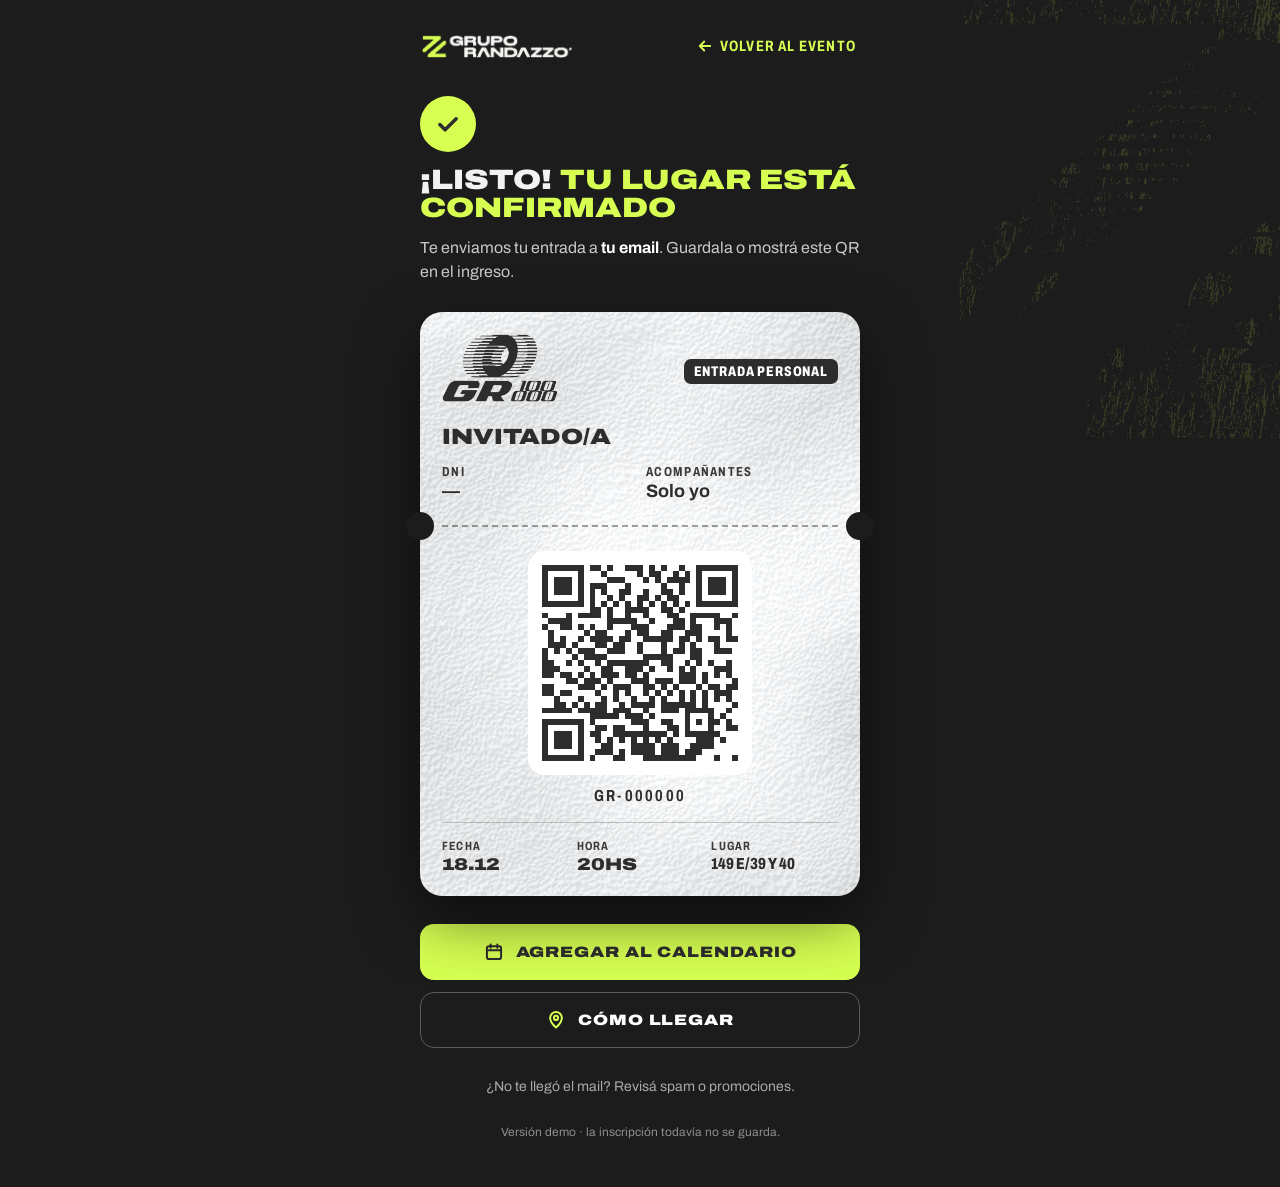
==== gracias.html @ b0b519c9 "GR 100.000: landing de inscripción + confirmación con entrada QR Sitio estático para la entrega del " ====
<!doctype html>
<html lang="es-AR">
<head>
<meta charset="utf-8">
<meta name="viewport" content="width=device-width, initial-scale=1, viewport-fit=cover">
<title>Entrada confirmada · GR 100.000</title>
<meta name="robots" content="noindex">
<meta name="theme-color" content="#1c1c1c">
<link rel="icon" type="image/png" href="/assets/img/favicon.png">
<link rel="apple-touch-icon" href="/assets/img/apple-touch-icon.png">
<link rel="preconnect" href="https://fonts.googleapis.com">
<link rel="preconnect" href="https://fonts.gstatic.com" crossorigin>
<link href="https://fonts.googleapis.com/css2?family=Archivo:ital,wdth,wght@0,62..125,100..900;1,62..125,100..900&amp;display=swap" rel="stylesheet">
<link rel="stylesheet" href="/assets/styles.css">
</head>
<body>
<main class="thanks">
  <img class="decor thanks__grunge" src="/assets/img/grunge-lime.webp" alt="" aria-hidden="true">

  <div class="thanks__wrap">
    <div class="thanks__top">
      <img src="/assets/img/randazzo-logo-light.png" alt="Grupo Randazzo" width="630" height="114">
      <a class="back" href="/">
        <svg width="18" height="18" viewBox="0 0 24 24" fill="none" stroke="currentColor" stroke-width="2.4" stroke-linecap="round" stroke-linejoin="round" aria-hidden="true"><path d="M19 12H5M11 6l-6 6 6 6"/></svg>
        Volver al evento
      </a>
    </div>

    <div class="thanks__hello">
      <span class="thanks__check" aria-hidden="true"><svg width="28" height="28" viewBox="0 0 24 24" fill="none" stroke="#2d2d2d" stroke-width="3" stroke-linecap="round" stroke-linejoin="round"><path d="M5 12.5l4.5 4.5L19 7.5"/></svg></span>
      <h1 class="thanks__title">¡Listo<span data-fill="saludo"></span>! <span>Tu lugar está confirmado</span></h1>
      <p class="thanks__lead">Te enviamos tu entrada a <strong data-fill="email">tu email</strong>. Guardala o mostrá este QR en el ingreso.</p>
    </div>

    <article class="ticket foil-card" aria-label="Entrada personal GR 100.000">
      <div class="ticket__top">
        <div class="ticket__brand">
          <img src="/assets/img/gr100k-logo-dark.webp" alt="GR 100.000" width="856" height="558">
          <span class="chip">Entrada personal</span>
        </div>
        <p class="ticket__name" data-fill="nombre">Invitado/a</p>
        <dl class="ticket__data">
          <div><dt>DNI</dt><dd data-fill="dni">—</dd></div>
          <div><dt>Acompañantes</dt><dd data-fill="acompanantes">Solo yo</dd></div>
        </dl>
      </div>

      <div class="ticket__cut" aria-hidden="true"></div>

      <div class="ticket__bottom">
        <div class="ticket__qr" id="ticket-qr">
          <img src="/assets/img/qr-demo.svg" alt="Código QR de acceso" width="196" height="196">
        </div>
        <p class="ticket__code" data-fill="codigo">GR-000000</p>
        <dl class="ticket__strip">
          <div><dt>Fecha</dt><dd>18.12</dd></div>
          <div><dt>Hora</dt><dd>20HS</dd></div>
          <div><dt>Lugar</dt><dd class="cond">149 e/39 y 40</dd></div>
        </dl>
      </div>
    </article>

    <div class="thanks__actions">
      <a class="btn btn--lime" href="https://calendar.google.com/calendar/render?action=TEMPLATE&amp;text=GR+100.000+-+Grupo+Randazzo&amp;dates=20261218T230000Z/20261219T020000Z&amp;location=Calle+149+e%2F+39+y+40&amp;details=Entrega+del+auto+N.%C2%BA+100.000+de+Grupo+Randazzo" target="_blank" rel="noopener">
        <svg width="20" height="20" viewBox="0 0 24 24" fill="none" stroke="#2d2d2d" stroke-width="2.4" stroke-linecap="round" stroke-linejoin="round" aria-hidden="true"><rect x="3.5" y="5" width="17" height="15.5" rx="2.5"/><path d="M3.5 10h17M8 3v4M16 3v4"/></svg>
        Agregar al calendario
      </a>
      <a class="btn btn--ghost" href="https://www.google.com/maps/search/?api=1&amp;query=Calle+149+entre+39+y+40+La+Plata" target="_blank" rel="noopener">
        <svg width="20" height="20" viewBox="0 0 24 24" fill="none" stroke="#d6ff52" stroke-width="2.4" stroke-linecap="round" stroke-linejoin="round" aria-hidden="true"><path d="M12 21s-7-6.2-7-11.5a7 7 0 0 1 14 0C19 14.8 12 21 12 21z"/><circle cx="12" cy="9.5" r="2.5"/></svg>
        Cómo llegar
      </a>
    </div>

    <p class="thanks__foot">¿No te llegó el mail? Revisá spam o promociones.</p>
    <p class="demo-flag">Versión demo · la inscripción todavía no se guarda.</p>
  </div>
</main>

<script src="/assets/vendor/qrcode-generator-1.4.4.js" defer></script>
<script src="/assets/gracias.js" defer></script>
</body>
</html>
---- assets/styles.css ----
/* GR 100.000 · Grupo Randazzo — landing de inscripción */
:root {
  --ink: #2d2d2d;
  --ink-hover: #1a1a1a;
  --night: #1c1c1c;
  --night-2: #232323;
  --night-3: #141414;
  --line: #3a3a3a;
  --lime: #d6ff52;
  --lime-soft: #ecffa8;
  --paper: #f2f2f0;
  --muted-dark: #c9c9c6;
  --muted-label: #a9a9a6;
  --muted-light: #3a3a3a;
  --field-border: #6b6b6b;
  --field-bg: rgba(255, 255, 255, .86);
  --error: #b3261e;
  --gutter: clamp(20px, 5vw, 72px);
  --font: 'Archivo', 'Arial Narrow', Arial, sans-serif;
}

*, *::before, *::after { box-sizing: border-box; }
html { scroll-behavior: smooth; }
body { margin: 0; background: var(--night); color: var(--ink); font-family: var(--font); -webkit-font-smoothing: antialiased; }
img { display: block; max-width: 100%; height: auto; }
a { color: var(--lime); }
a:hover { color: var(--lime-soft); }

.sr-only { position: absolute; width: 1px; height: 1px; padding: 0; margin: -1px; overflow: hidden; clip: rect(0, 0, 0, 0); white-space: nowrap; border: 0; }

/* Type helpers */
.cond { font-stretch: 75%; }
.wide { font-stretch: 125%; }

/* Foil surfaces */
.foil { background: #dedede url(img/foil-bg.jpg) center / cover no-repeat; }
.foil-card { background: #ececec url(img/foil-bg.jpg) 72% 38% / 1500px auto no-repeat; }
@supports (background-image: url(img/foil-bg.webp)) {
  .foil { background-image: url(img/foil-bg.webp); }
  .foil-card { background-image: url(img/foil-bg.webp); }
}

.decor { position: absolute; pointer-events: none; user-select: none; }

/* Buttons */
.btn {
  display: inline-flex; align-items: center; justify-content: center; gap: 12px;
  border: 0; border-radius: 999px; background: var(--ink); color: #fff; text-decoration: none;
  font-family: inherit; font-stretch: 125%; font-weight: 900; letter-spacing: .06em; text-transform: uppercase;
  cursor: pointer; transition: transform .15s ease, box-shadow .15s ease, background-color .15s ease;
}
.btn:hover { transform: translateY(-2px); box-shadow: 0 12px 28px rgba(0, 0, 0, .28); background: var(--ink-hover); color: #fff; }
.btn:focus-visible { outline: 3px solid var(--lime); outline-offset: 3px; }
.btn svg { flex: 0 0 auto; }
.btn--sm { min-height: 48px; padding: 0 22px; font-size: 14px; font-weight: 800; }
.btn--lg { min-height: 64px; padding: 0 30px; font-size: 16px; box-shadow: 0 8px 22px rgba(0, 0, 0, .18); }
.btn--block { display: flex; width: 100%; min-height: 62px; border-radius: 14px; font-size: 17px; }
.btn--lime { background: var(--lime); color: var(--ink); }
.btn--lime:hover { background: var(--lime-soft); color: var(--ink); }
.btn--ghost { background: transparent; color: #fff; border: 1.5px solid #5a5a5a; }
.btn--ghost:hover { background: #262626; color: #fff; }

/* ---------- HERO ---------- */
.hero { position: relative; overflow: hidden; min-height: 880px; display: flex; flex-direction: column; }
.hero__gear--1 { left: -110px; top: 150px; width: 470px; opacity: .9; }
.hero__gear--2 { left: 190px; top: 500px; width: 290px; opacity: .85; }
.hero__gear--3 { right: -170px; bottom: -150px; width: 540px; opacity: .7; }

.hero__top { position: relative; display: flex; justify-content: space-between; align-items: center; flex-wrap: wrap; gap: 20px; padding: 40px var(--gutter) 0; }
.hero__logo { height: 38px; width: auto; }
.hero__nav { display: flex; align-items: center; gap: 28px; }
.hero__meta { margin: 0; font-stretch: 75%; font-weight: 700; font-size: 17px; letter-spacing: .05em; text-transform: uppercase; }

.hero__kv { position: relative; flex: 1; display: flex; flex-direction: column; align-items: center; justify-content: center; gap: 28px; padding: 24px var(--gutter) 24px; }
.hero__kv img { width: min(600px, 100%); }
.hero__cta--mobile { display: none !important; }

.hero__row { position: relative; display: flex; flex-wrap: wrap; justify-content: space-between; align-items: flex-end; gap: 24px 40px; padding: 0 var(--gutter) 48px; }
.hero__invite { display: flex; flex-direction: column; align-items: flex-start; gap: 12px; flex: 1 1 320px; min-width: 0; }
.chip { display: inline-block; background: var(--ink); color: #fff; border-radius: 8px; padding: 6px 12px; font-stretch: 75%; font-weight: 800; font-size: 19px; letter-spacing: .02em; }
.hero__title { margin: 0; font-stretch: 75%; font-weight: 500; font-size: clamp(22px, 2.1vw, 30px); line-height: 1.04; letter-spacing: .01em; text-transform: uppercase; }
.hero__title strong { font-weight: 800; }
.hero__cta { display: flex; justify-content: center; flex: 0 0 auto; }
.hero__when { display: flex; flex-direction: column; align-items: flex-end; gap: 8px; flex: 0 1 auto; min-width: 0; margin-left: auto; }
.hero__place { margin: 0; display: flex; align-items: center; gap: 6px; font-stretch: 75%; font-weight: 700; font-size: 21px; letter-spacing: .03em; text-transform: uppercase; }
.hero__date { margin: 0; font-stretch: 125%; font-weight: 900; font-size: clamp(40px, 4.6vw, 72px); line-height: .9; letter-spacing: .01em; white-space: nowrap; }

/* ---------- REGISTRATION ---------- */
.signup { position: relative; overflow: hidden; background: var(--night); color: var(--paper); padding: clamp(56px, 8vw, 120px) var(--gutter); scroll-margin-top: 0; }
.signup__grunge--1 { right: -160px; top: -120px; width: 760px; opacity: .16; }
.signup__grunge--2 { left: -260px; bottom: -260px; width: 640px; opacity: .1; }
.signup__grid { position: relative; max-width: 1240px; margin: 0 auto; display: grid; grid-template-columns: repeat(auto-fit, minmax(min(460px, 100%), 1fr)); gap: 56px 88px; align-items: start; }
.signup__info { display: flex; flex-direction: column; gap: 32px; min-width: 0; }
.eyebrow { margin: 0; display: flex; align-items: center; gap: 12px; color: var(--lime); font-stretch: 75%; font-weight: 700; font-size: 16px; letter-spacing: .16em; text-transform: uppercase; }
.eyebrow::before { content: ""; display: block; width: 32px; height: 2px; background: var(--lime); }
.signup__title { margin: 0; font-stretch: 125%; font-weight: 900; font-size: clamp(32px, 4.2vw, 60px); line-height: .96; text-transform: uppercase; text-wrap: balance; }
.signup__title span { color: var(--lime); }
.signup__lead { margin: 0; max-width: 34em; font-size: clamp(17px, 1.4vw, 19px); line-height: 1.55; color: var(--muted-dark); text-wrap: pretty; }

.details { margin: 0; display: flex; flex-direction: column; border-top: 1px solid var(--line); }
.details__row { display: flex; align-items: center; gap: 20px; padding: 20px 0; border-bottom: 1px solid var(--line); }
.details__icon { flex: 0 0 auto; display: flex; align-items: center; justify-content: center; width: 52px; height: 52px; border-radius: 14px; border: 1px solid #444; background: var(--night-2); }
.details__text { display: flex; flex-direction: column; gap: 4px; flex: 1; min-width: 0; }
.details dt { font-stretch: 75%; font-weight: 700; font-size: 14px; letter-spacing: .12em; text-transform: uppercase; color: var(--muted-label); }
.details dd { margin: 0; display: flex; flex-wrap: wrap; align-items: baseline; gap: 6px 18px; font-weight: 700; font-size: 22px; color: #fff; }
.lnk { font-stretch: 75%; font-size: 16px; letter-spacing: .08em; text-transform: uppercase; text-decoration: none; border-bottom: 2px solid rgba(214, 255, 82, .45); }
.lnk:hover { border-bottom-color: var(--lime); }
.lnk:focus-visible { outline: 3px solid var(--lime); outline-offset: 3px; }

/* Form card */
.form { position: relative; display: flex; flex-direction: column; gap: 22px; padding: clamp(24px, 3vw, 44px); border-radius: 24px; color: var(--ink); box-shadow: 0 30px 80px rgba(0, 0, 0, .5); }
.form__head { display: flex; flex-direction: column; gap: 8px; }
.form__title { margin: 0; font-stretch: 125%; font-weight: 900; font-size: clamp(23px, 2vw, 28px); line-height: 1.05; text-transform: uppercase; }
.form__sub { margin: 0; font-size: 16px; line-height: 1.45; color: var(--muted-light); }
.form__pair { display: grid; grid-template-columns: repeat(auto-fit, minmax(min(200px, 100%), 1fr)); gap: 18px 18px; }

.field { display: flex; flex-direction: column; gap: 8px; min-width: 0; }
.field__label, .field legend { font-stretch: 75%; font-weight: 700; font-size: 15px; letter-spacing: .07em; text-transform: uppercase; color: var(--ink); }
.field__input, .field__group {
  width: 100%; height: 52px; border-radius: 12px; border: 1.5px solid var(--field-border); background: var(--field-bg);
  font-family: inherit; font-size: 17px; color: var(--ink); transition: box-shadow .15s ease, border-color .15s ease;
}
.field__input { padding: 0 16px; outline: none; }
.field__input::placeholder, .field__group input::placeholder { color: var(--field-border); }
.field__input:focus, .field__group:focus-within { border-color: var(--ink); box-shadow: 0 0 0 2px var(--ink), 0 0 0 5px var(--lime); }
.field__group { display: flex; align-items: stretch; overflow: hidden; }
.field__prefix { display: flex; align-items: center; padding: 0 14px; border-right: 1.5px solid var(--field-border); font-weight: 700; font-size: 16px; }
.field__group input { flex: 1; min-width: 0; border: 0; background: transparent; padding: 0 16px; font: inherit; color: inherit; outline: none; }
.field__help { margin: 0; font-size: 14px; color: var(--muted-light); }
.field__error { margin: 0; font-size: 14px; font-weight: 700; color: var(--error); display: none; }
.field.is-invalid .field__input, .field.is-invalid .field__group { border-color: var(--error); }
.field.is-invalid .field__error { display: block; }

fieldset.field { margin: 0; padding: 0; border: 0; }
fieldset.field legend { padding: 0; margin-bottom: 8px; }
.seg { display: flex; gap: 8px; }
.seg__btn {
  flex: 1 1 0; min-width: 0; min-height: 52px; border-radius: 12px; border: 1.5px solid var(--field-border); background: var(--field-bg); color: var(--ink);
  font-family: inherit; font-stretch: 75%; font-weight: 800; font-size: 18px; letter-spacing: .04em; text-transform: uppercase; cursor: pointer;
  transition: background-color .15s ease, color .15s ease;
}
.seg__btn[aria-pressed="true"] { background: var(--ink); color: var(--lime); border-color: var(--ink); }
.seg__btn:focus-visible { outline: none; box-shadow: 0 0 0 2px var(--ink), 0 0 0 5px var(--lime); }

.check { display: flex; align-items: flex-start; gap: 12px; font-size: 15px; line-height: 1.4; cursor: pointer; }
.check input { flex: 0 0 auto; width: 22px; height: 22px; margin: 0; accent-color: var(--ink); }

.form__note { margin: -6px 0 0; font-size: 14px; line-height: 1.45; text-align: center; color: var(--muted-light); }
.form__alert { margin: 0; padding: 12px 14px; border-radius: 12px; background: rgba(179, 38, 30, .1); border: 1.5px solid var(--error); color: var(--error); font-weight: 700; font-size: 15px; display: none; }
.form__alert.is-visible { display: block; }

/* ---------- FOOTER ---------- */
.footer { background: var(--night-3); color: #b9b9b6; padding: 32px var(--gutter); display: flex; flex-wrap: wrap; justify-content: space-between; align-items: center; gap: 20px 40px; }
.footer img { height: 30px; width: auto; }
.footer p { margin: 0; }
.footer__meta { font-stretch: 75%; font-weight: 700; font-size: 16px; letter-spacing: .08em; text-transform: uppercase; }
.footer__small { font-size: 14px; color: #9a9a97; }

/* ---------- CONFIRMATION ---------- */
.thanks { position: relative; overflow: hidden; min-height: 100vh; min-height: 100svh; background: var(--night); color: var(--paper); padding: 24px 20px 48px; }
.thanks__grunge { right: -230px; top: -60px; width: 560px; opacity: .14; }
.thanks__wrap { position: relative; max-width: 440px; margin: 0 auto; display: flex; flex-direction: column; gap: 28px; }
.thanks__top { display: flex; justify-content: space-between; align-items: center; gap: 12px; }
.thanks__top img { height: 28px; width: auto; }
.back { display: inline-flex; align-items: center; gap: 6px; min-height: 44px; padding: 0 4px; text-decoration: none; font-stretch: 75%; font-weight: 700; font-size: 15px; letter-spacing: .08em; text-transform: uppercase; }
.back:focus-visible { outline: 3px solid var(--lime); outline-offset: 3px; }
.thanks__hello { display: flex; flex-direction: column; align-items: flex-start; gap: 14px; }
.thanks__check { display: flex; align-items: center; justify-content: center; width: 56px; height: 56px; border-radius: 999px; background: var(--lime); }
.thanks__title { margin: 0; font-stretch: 125%; font-weight: 900; font-size: 28px; line-height: 1; text-transform: uppercase; }
.thanks__title span { color: var(--lime); }
.thanks__lead { margin: 0; font-size: 16px; line-height: 1.5; color: var(--muted-dark); }
.thanks__lead strong { color: #fff; font-weight: 700; overflow-wrap: anywhere; }

.ticket { position: relative; border-radius: 22px; color: var(--ink); box-shadow: 0 24px 60px rgba(0, 0, 0, .5); }
.ticket__top { display: flex; flex-direction: column; gap: 16px; padding: 22px 22px 24px; }
.ticket__brand { display: flex; justify-content: space-between; align-items: center; gap: 12px; }
.ticket__brand img { width: 116px; }
.ticket__brand .chip { font-size: 14px; letter-spacing: .06em; text-transform: uppercase; padding: 5px 10px; border-radius: 7px; }
.ticket__name { margin: 0; font-stretch: 125%; font-weight: 900; font-size: 22px; line-height: 1.05; text-transform: uppercase; overflow-wrap: anywhere; }
.ticket__data { margin: 0; display: grid; grid-template-columns: repeat(2, minmax(0, 1fr)); gap: 12px; }
.ticket__data div, .ticket__strip div { display: flex; flex-direction: column; gap: 2px; }
.ticket__data dt, .ticket__strip dt { font-stretch: 75%; font-weight: 700; font-size: 13px; letter-spacing: .1em; text-transform: uppercase; color: var(--muted-light); }
.ticket__data dd { margin: 0; font-weight: 700; font-size: 18px; }
.ticket__cut { position: relative; height: 0; border-top: 2px dashed rgba(45, 45, 45, .45); margin: 0 22px; }
.ticket__cut::before, .ticket__cut::after { content: ""; position: absolute; top: -15px; width: 28px; height: 28px; border-radius: 999px; background: var(--night); }
.ticket__cut::before { left: -36px; }
.ticket__cut::after { right: -36px; }
.ticket__bottom { display: flex; flex-direction: column; align-items: center; gap: 12px; padding: 24px 22px 22px; }
.ticket__qr { background: #fff; border-radius: 16px; padding: 14px; }
.ticket__qr img, .ticket__qr svg { display: block; width: 196px; height: 196px; }
.ticket__code { margin: 0; font-stretch: 75%; font-weight: 700; font-size: 16px; letter-spacing: .14em; text-transform: uppercase; }
.ticket__strip { margin: 6px 0 0; align-self: stretch; display: grid; grid-template-columns: repeat(3, minmax(0, 1fr)); gap: 8px; padding-top: 16px; border-top: 1px solid rgba(45, 45, 45, .25); }
.ticket__strip dt { font-size: 12px; }
.ticket__strip dd { margin: 0; font-stretch: 125%; font-weight: 900; font-size: 17px; }
.ticket__strip dd.cond { font-stretch: 75%; font-weight: 800; font-size: 16px; text-transform: uppercase; line-height: 1.1; }
.thanks__actions { display: flex; flex-direction: column; gap: 12px; }
.thanks__actions .btn { min-height: 56px; border-radius: 14px; font-size: 15px; }
.thanks__foot { margin: 0; font-size: 14px; line-height: 1.5; text-align: center; color: var(--muted-label); }
.demo-flag { margin: 0; font-size: 12px; text-align: center; color: #8d8d8a; }

/* ---------- RESPONSIVE ---------- */
@media (max-width: 760px) {
  .hero { min-height: 0; padding-bottom: 32px; }
  .hero__top { padding-top: 24px; gap: 12px; flex-wrap: nowrap; }
  .hero__logo { height: 30px; }
  .hero__meta { display: none; }
  .btn--sm { min-height: 44px; padding: 0 16px; font-size: 12px; }
  .hero__kv { padding: 36px var(--gutter) 28px; }
  .hero__kv img { width: min(420px, 100%); }
  .hero__cta--desktop { display: none !important; }
  .hero__cta--mobile { display: flex !important; }
  .hero__row { flex-direction: column; align-items: stretch; gap: 24px; padding-bottom: 0; }
  .hero__invite { flex: 0 0 auto; }
  .hero__when { align-items: flex-start; margin-left: 0; }
  .hero__cta { order: 3; }
  .hero__cta .btn { width: 100%; min-height: 60px; font-size: 15px; }
  .chip { font-size: 17px; padding: 5px 10px; border-radius: 7px; }
  .hero__title { font-size: clamp(19px, 5.9vw, 23px); }
  .hero__place { font-size: 19px; }
  .hero__date { font-size: clamp(34px, 11vw, 44px); }
  .hero__gear--1 { left: -120px; top: 90px; width: 300px; opacity: .85; }
  .hero__gear--2 { left: -40px; top: 330px; width: 190px; }
  .hero__gear--3 { right: -150px; top: 470px; bottom: auto; width: 300px; opacity: .6; }
  .signup__info { gap: 24px; }
  .details__row { gap: 16px; padding: 16px 0; }
  .details__icon { width: 46px; height: 46px; border-radius: 12px; }
  .details dd { font-size: 19px; }
  .form { padding: 24px 20px; border-radius: 22px; gap: 20px; }
  .footer { flex-direction: column; align-items: flex-start; gap: 16px; padding-bottom: 40px; }
  .footer img { height: 28px; }
  .footer__meta { font-size: 15px; }
}

@media (max-width: 380px) {
  .hero__logo { height: 24px; }
  .btn--sm { padding: 0 14px; font-size: 11px; }
  .btn--sm svg { display: none; }
}

@media (prefers-reduced-motion: reduce) {
  html { scroll-behavior: auto; }
  .btn, .seg__btn, .field__input { transition: none; }
  .btn:hover { transform: none; }
}
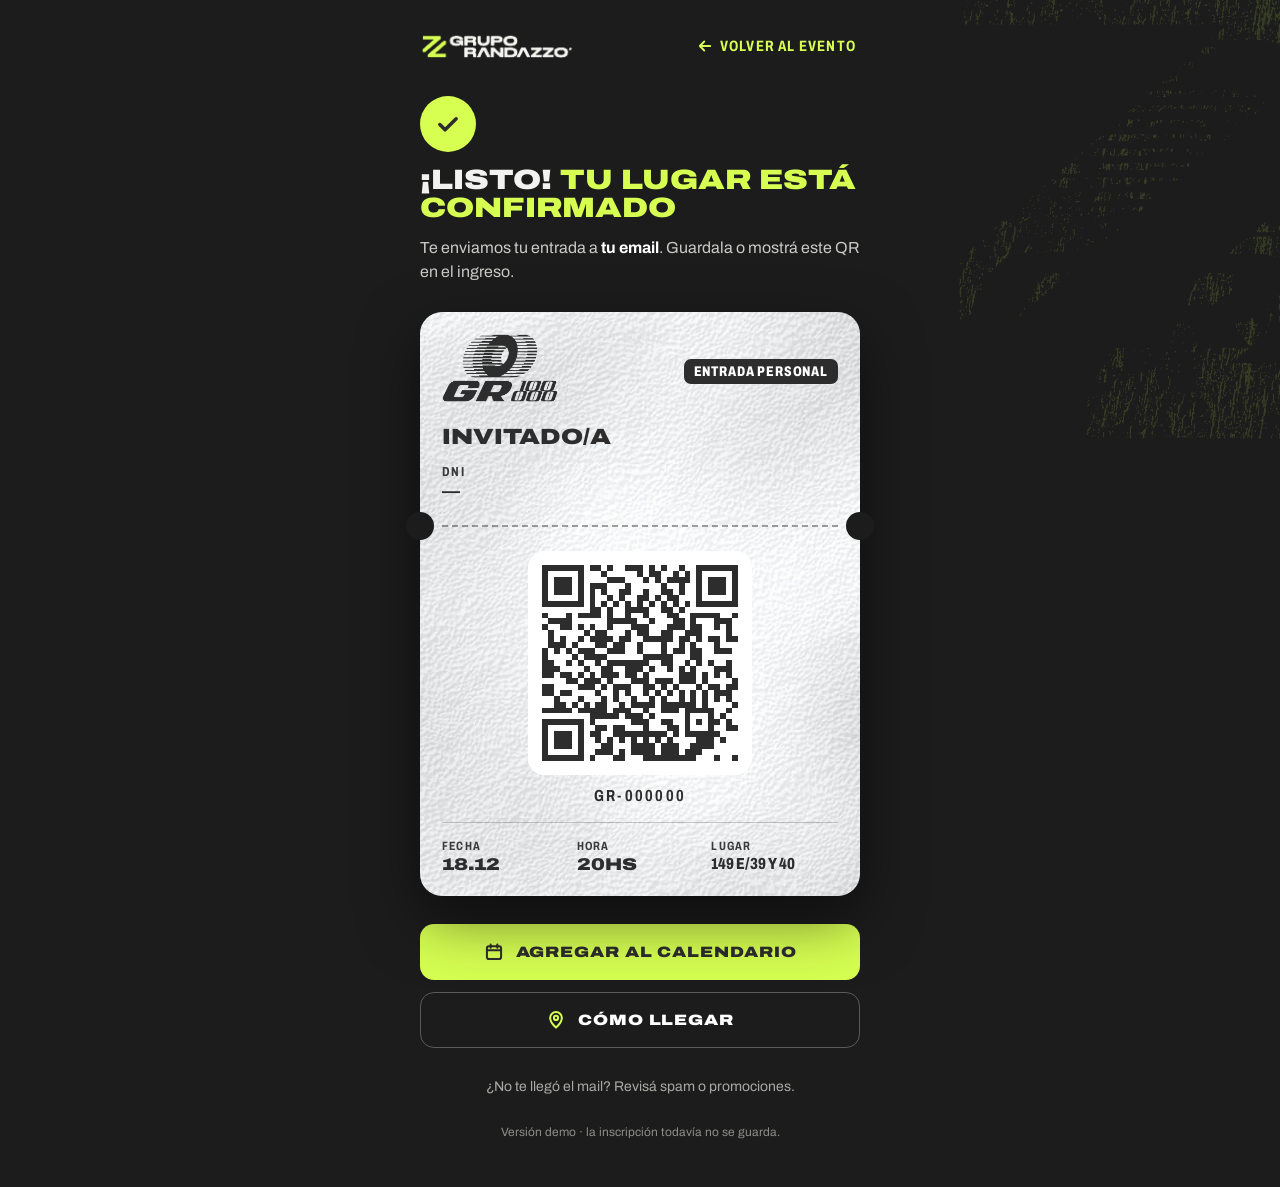
==== commit 67f9e932: "Quita selector de acompañantes y casilla de novedades del formulario También saca 'Acompañantes' de " ====
--- a/gracias.html
+++ b/gracias.html
@@ -41,7 +41,6 @@
         <p class="ticket__name" data-fill="nombre">Invitado/a</p>
         <dl class="ticket__data">
           <div><dt>DNI</dt><dd data-fill="dni">—</dd></div>
-          <div><dt>Acompañantes</dt><dd data-fill="acompanantes">Solo yo</dd></div>
         </dl>
       </div>
 
--- a/assets/styles.css
+++ b/assets/styles.css
@@ -130,20 +130,6 @@
 .field__error { margin: 0; font-size: 14px; font-weight: 700; color: var(--error); display: none; }
 .field.is-invalid .field__input, .field.is-invalid .field__group { border-color: var(--error); }
 .field.is-invalid .field__error { display: block; }
-
-fieldset.field { margin: 0; padding: 0; border: 0; }
-fieldset.field legend { padding: 0; margin-bottom: 8px; }
-.seg { display: flex; gap: 8px; }
-.seg__btn {
-  flex: 1 1 0; min-width: 0; min-height: 52px; border-radius: 12px; border: 1.5px solid var(--field-border); background: var(--field-bg); color: var(--ink);
-  font-family: inherit; font-stretch: 75%; font-weight: 800; font-size: 18px; letter-spacing: .04em; text-transform: uppercase; cursor: pointer;
-  transition: background-color .15s ease, color .15s ease;
-}
-.seg__btn[aria-pressed="true"] { background: var(--ink); color: var(--lime); border-color: var(--ink); }
-.seg__btn:focus-visible { outline: none; box-shadow: 0 0 0 2px var(--ink), 0 0 0 5px var(--lime); }
-
-.check { display: flex; align-items: flex-start; gap: 12px; font-size: 15px; line-height: 1.4; cursor: pointer; }
-.check input { flex: 0 0 auto; width: 22px; height: 22px; margin: 0; accent-color: var(--ink); }
 
 .form__note { margin: -6px 0 0; font-size: 14px; line-height: 1.45; text-align: center; color: var(--muted-light); }
 .form__alert { margin: 0; padding: 12px 14px; border-radius: 12px; background: rgba(179, 38, 30, .1); border: 1.5px solid var(--error); color: var(--error); font-weight: 700; font-size: 15px; display: none; }
@@ -239,6 +225,6 @@
 
 @media (prefers-reduced-motion: reduce) {
   html { scroll-behavior: auto; }
-  .btn, .seg__btn, .field__input { transition: none; }
+  .btn, .field__input { transition: none; }
   .btn:hover { transform: none; }
 }
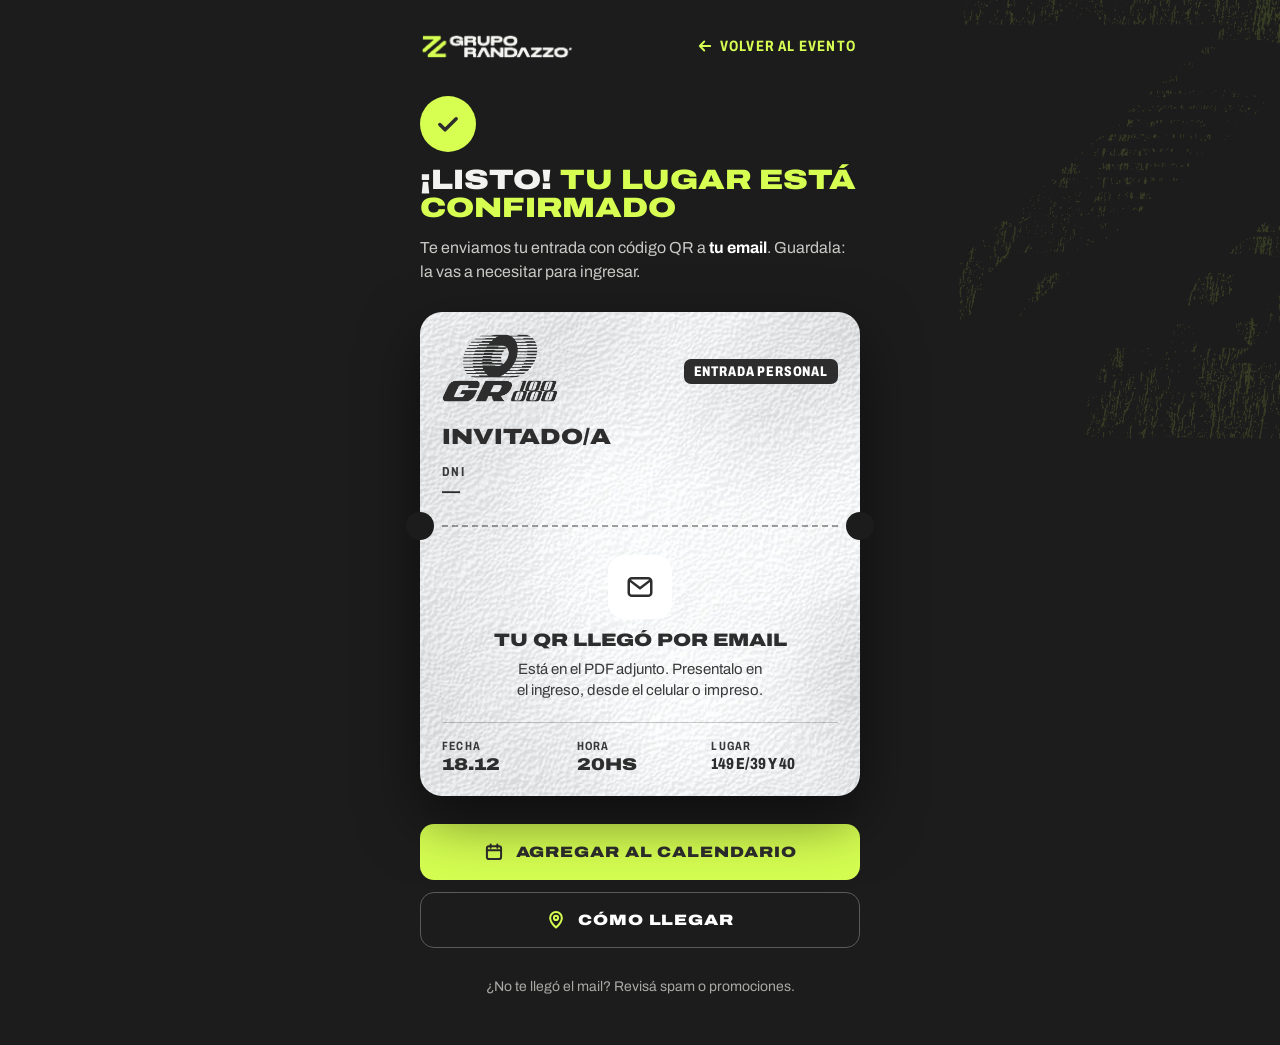
==== commit 449f4e2e: "Inscripción real contra Hands Eventos (evento randazzo) El formulario hace POST /api/register (proxy" ====
--- a/gracias.html
+++ b/gracias.html
@@ -29,7 +29,7 @@
     <div class="thanks__hello">
       <span class="thanks__check" aria-hidden="true"><svg width="28" height="28" viewBox="0 0 24 24" fill="none" stroke="#2d2d2d" stroke-width="3" stroke-linecap="round" stroke-linejoin="round"><path d="M5 12.5l4.5 4.5L19 7.5"/></svg></span>
       <h1 class="thanks__title">¡Listo<span data-fill="saludo"></span>! <span>Tu lugar está confirmado</span></h1>
-      <p class="thanks__lead">Te enviamos tu entrada a <strong data-fill="email">tu email</strong>. Guardala o mostrá este QR en el ingreso.</p>
+      <p class="thanks__lead">Te enviamos tu entrada con código QR a <strong data-fill="email">tu email</strong>. Guardala: la vas a necesitar para ingresar.</p>
     </div>
 
     <article class="ticket foil-card" aria-label="Entrada personal GR 100.000">
@@ -47,10 +47,11 @@
       <div class="ticket__cut" aria-hidden="true"></div>
 
       <div class="ticket__bottom">
-        <div class="ticket__qr" id="ticket-qr">
-          <img src="/assets/img/qr-demo.svg" alt="Código QR de acceso" width="196" height="196">
+        <div class="ticket__mail">
+          <span class="ticket__mail-icon" aria-hidden="true"><svg width="30" height="30" viewBox="0 0 24 24" fill="none" stroke="#2d2d2d" stroke-width="2" stroke-linecap="round" stroke-linejoin="round"><rect x="3" y="5" width="18" height="14" rx="2.5"/><path d="M3.5 6.5l8.5 6.5 8.5-6.5"/></svg></span>
+          <p class="ticket__mail-title">Tu QR llegó por email</p>
+          <p class="ticket__mail-text">Está en el PDF adjunto. Presentalo en el ingreso, desde el celular o impreso.</p>
         </div>
-        <p class="ticket__code" data-fill="codigo">GR-000000</p>
         <dl class="ticket__strip">
           <div><dt>Fecha</dt><dd>18.12</dd></div>
           <div><dt>Hora</dt><dd>20HS</dd></div>
@@ -71,11 +72,9 @@
     </div>
 
     <p class="thanks__foot">¿No te llegó el mail? Revisá spam o promociones.</p>
-    <p class="demo-flag">Versión demo · la inscripción todavía no se guarda.</p>
   </div>
 </main>
 
-<script src="/assets/vendor/qrcode-generator-1.4.4.js" defer></script>
 <script src="/assets/gracias.js" defer></script>
 </body>
 </html>
--- a/assets/styles.css
+++ b/assets/styles.css
@@ -51,6 +51,7 @@
 }
 .btn:hover { transform: translateY(-2px); box-shadow: 0 12px 28px rgba(0, 0, 0, .28); background: var(--ink-hover); color: #fff; }
 .btn:focus-visible { outline: 3px solid var(--lime); outline-offset: 3px; }
+.btn:disabled { opacity: .75; cursor: progress; transform: none; box-shadow: none; }
 .btn svg { flex: 0 0 auto; }
 .btn--sm { min-height: 48px; padding: 0 22px; font-size: 14px; font-weight: 800; }
 .btn--lg { min-height: 64px; padding: 0 30px; font-size: 16px; box-shadow: 0 8px 22px rgba(0, 0, 0, .18); }
@@ -154,6 +155,7 @@
 .thanks__check { display: flex; align-items: center; justify-content: center; width: 56px; height: 56px; border-radius: 999px; background: var(--lime); }
 .thanks__title { margin: 0; font-stretch: 125%; font-weight: 900; font-size: 28px; line-height: 1; text-transform: uppercase; }
 .thanks__title span { color: var(--lime); }
+.thanks__title [data-fill] { color: inherit; }
 .thanks__lead { margin: 0; font-size: 16px; line-height: 1.5; color: var(--muted-dark); }
 .thanks__lead strong { color: #fff; font-weight: 700; overflow-wrap: anywhere; }
 
@@ -172,9 +174,10 @@
 .ticket__cut::before { left: -36px; }
 .ticket__cut::after { right: -36px; }
 .ticket__bottom { display: flex; flex-direction: column; align-items: center; gap: 12px; padding: 24px 22px 22px; }
-.ticket__qr { background: #fff; border-radius: 16px; padding: 14px; }
-.ticket__qr img, .ticket__qr svg { display: block; width: 196px; height: 196px; }
-.ticket__code { margin: 0; font-stretch: 75%; font-weight: 700; font-size: 16px; letter-spacing: .14em; text-transform: uppercase; }
+.ticket__mail { display: flex; flex-direction: column; align-items: center; gap: 8px; text-align: center; padding: 4px 0 2px; }
+.ticket__mail-icon { display: flex; align-items: center; justify-content: center; width: 64px; height: 64px; border-radius: 16px; background: #fff; margin-bottom: 4px; }
+.ticket__mail-title { margin: 0; font-stretch: 125%; font-weight: 900; font-size: 18px; line-height: 1.1; text-transform: uppercase; }
+.ticket__mail-text { margin: 0; max-width: 28ch; font-size: 15px; line-height: 1.45; color: var(--muted-light); }
 .ticket__strip { margin: 6px 0 0; align-self: stretch; display: grid; grid-template-columns: repeat(3, minmax(0, 1fr)); gap: 8px; padding-top: 16px; border-top: 1px solid rgba(45, 45, 45, .25); }
 .ticket__strip dt { font-size: 12px; }
 .ticket__strip dd { margin: 0; font-stretch: 125%; font-weight: 900; font-size: 17px; }
@@ -182,7 +185,6 @@
 .thanks__actions { display: flex; flex-direction: column; gap: 12px; }
 .thanks__actions .btn { min-height: 56px; border-radius: 14px; font-size: 15px; }
 .thanks__foot { margin: 0; font-size: 14px; line-height: 1.5; text-align: center; color: var(--muted-label); }
-.demo-flag { margin: 0; font-size: 12px; text-align: center; color: #8d8d8a; }
 
 /* ---------- RESPONSIVE ---------- */
 @media (max-width: 760px) {
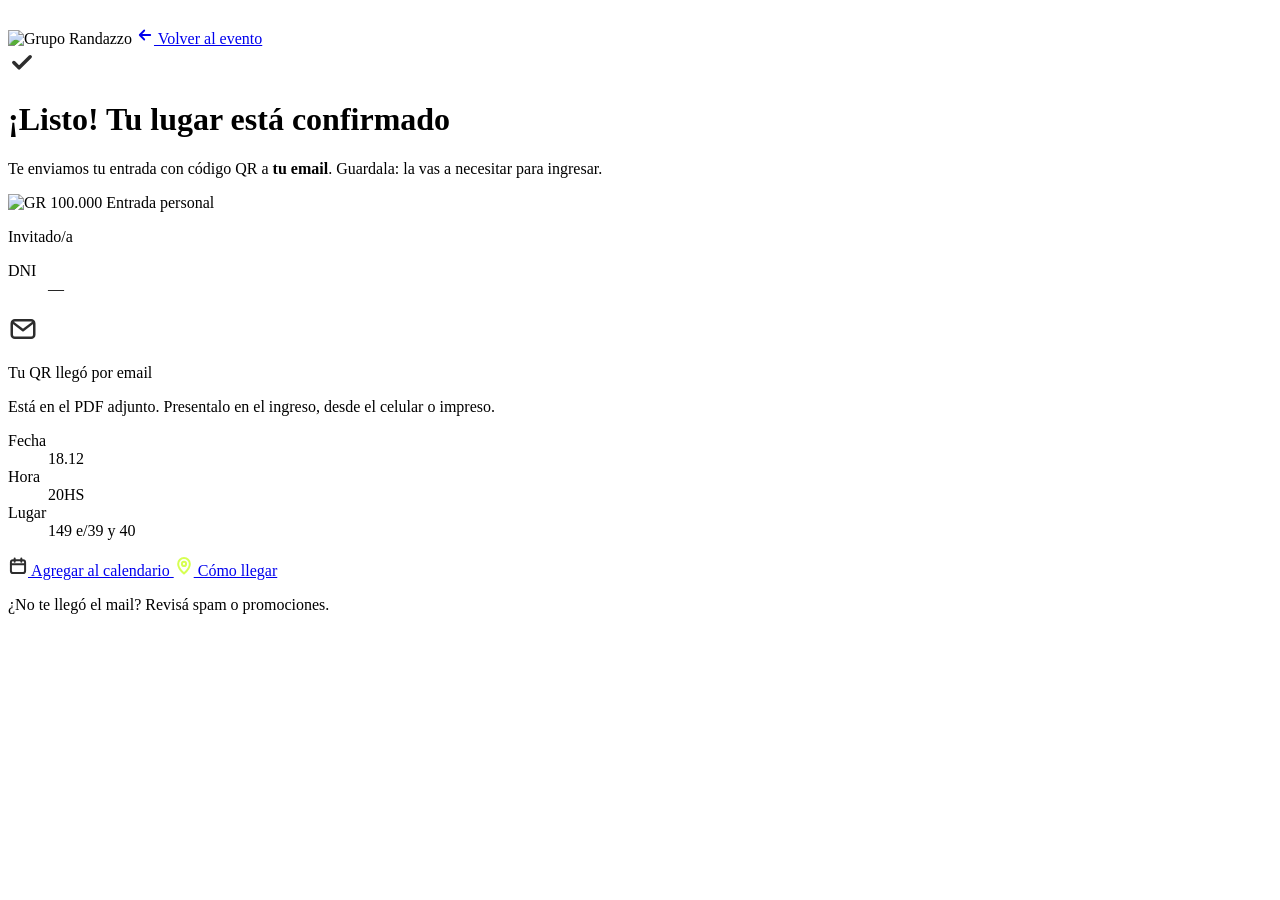
==== commit 98652824: "Landing servida bajo /e/randazzo (para eventos.hands.com.ar/e/randazzo) Rutas de assets y de /gracia" ====
--- a/gracias.html
+++ b/gracias.html
@@ -6,21 +6,21 @@
 <title>Entrada confirmada · GR 100.000</title>
 <meta name="robots" content="noindex">
 <meta name="theme-color" content="#1c1c1c">
-<link rel="icon" type="image/png" href="/assets/img/favicon.png">
-<link rel="apple-touch-icon" href="/assets/img/apple-touch-icon.png">
+<link rel="icon" type="image/png" href="/e/randazzo/assets/img/favicon.png">
+<link rel="apple-touch-icon" href="/e/randazzo/assets/img/apple-touch-icon.png">
 <link rel="preconnect" href="https://fonts.googleapis.com">
 <link rel="preconnect" href="https://fonts.gstatic.com" crossorigin>
 <link href="https://fonts.googleapis.com/css2?family=Archivo:ital,wdth,wght@0,62..125,100..900;1,62..125,100..900&amp;display=swap" rel="stylesheet">
-<link rel="stylesheet" href="/assets/styles.css">
+<link rel="stylesheet" href="/e/randazzo/assets/styles.css">
 </head>
 <body>
 <main class="thanks">
-  <img class="decor thanks__grunge" src="/assets/img/grunge-lime.webp" alt="" aria-hidden="true">
+  <img class="decor thanks__grunge" src="/e/randazzo/assets/img/grunge-lime.webp" alt="" aria-hidden="true">
 
   <div class="thanks__wrap">
     <div class="thanks__top">
-      <img src="/assets/img/randazzo-logo-light.png" alt="Grupo Randazzo" width="630" height="114">
-      <a class="back" href="/">
+      <img src="/e/randazzo/assets/img/randazzo-logo-light.png" alt="Grupo Randazzo" width="630" height="114">
+      <a class="back" href="/e/randazzo">
         <svg width="18" height="18" viewBox="0 0 24 24" fill="none" stroke="currentColor" stroke-width="2.4" stroke-linecap="round" stroke-linejoin="round" aria-hidden="true"><path d="M19 12H5M11 6l-6 6 6 6"/></svg>
         Volver al evento
       </a>
@@ -35,7 +35,7 @@
     <article class="ticket foil-card" aria-label="Entrada personal GR 100.000">
       <div class="ticket__top">
         <div class="ticket__brand">
-          <img src="/assets/img/gr100k-logo-dark.webp" alt="GR 100.000" width="856" height="558">
+          <img src="/e/randazzo/assets/img/gr100k-logo-dark.webp" alt="GR 100.000" width="856" height="558">
           <span class="chip">Entrada personal</span>
         </div>
         <p class="ticket__name" data-fill="nombre">Invitado/a</p>
@@ -75,6 +75,6 @@
   </div>
 </main>
 
-<script src="/assets/gracias.js" defer></script>
+<script src="/e/randazzo/assets/gracias.js" defer></script>
 </body>
 </html>
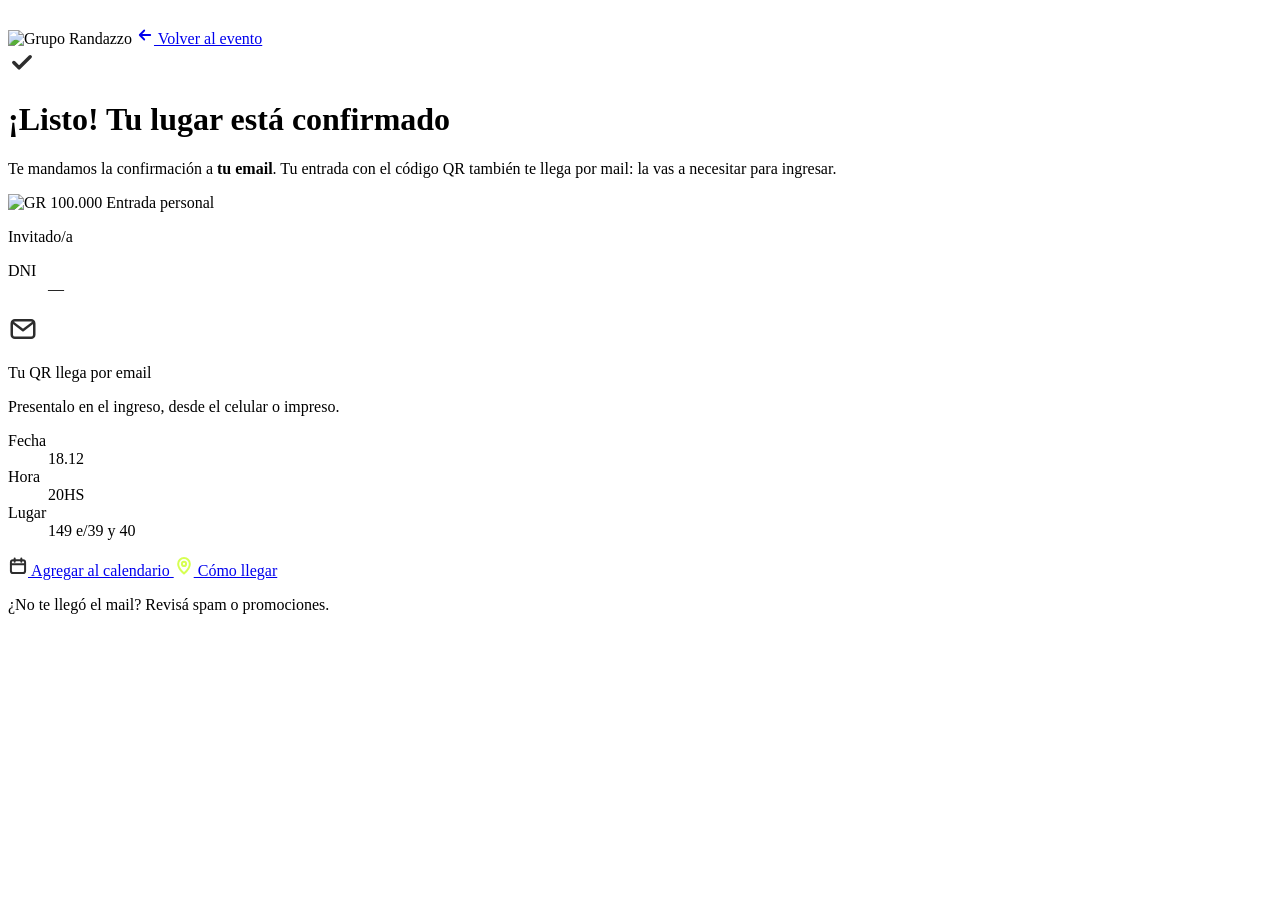
==== commit 8dbb3f3a: "Textos de confirmación compatibles con el envío manual de entradas La landing y /gracias ya no dicen" ====
--- a/gracias.html
+++ b/gracias.html
@@ -29,7 +29,7 @@
     <div class="thanks__hello">
       <span class="thanks__check" aria-hidden="true"><svg width="28" height="28" viewBox="0 0 24 24" fill="none" stroke="#2d2d2d" stroke-width="3" stroke-linecap="round" stroke-linejoin="round"><path d="M5 12.5l4.5 4.5L19 7.5"/></svg></span>
       <h1 class="thanks__title">¡Listo<span data-fill="saludo"></span>! <span>Tu lugar está confirmado</span></h1>
-      <p class="thanks__lead">Te enviamos tu entrada con código QR a <strong data-fill="email">tu email</strong>. Guardala: la vas a necesitar para ingresar.</p>
+      <p class="thanks__lead">Te mandamos la confirmación a <strong data-fill="email">tu email</strong>. Tu entrada con el código QR también te llega por mail: la vas a necesitar para ingresar.</p>
     </div>
 
     <article class="ticket foil-card" aria-label="Entrada personal GR 100.000">
@@ -49,8 +49,8 @@
       <div class="ticket__bottom">
         <div class="ticket__mail">
           <span class="ticket__mail-icon" aria-hidden="true"><svg width="30" height="30" viewBox="0 0 24 24" fill="none" stroke="#2d2d2d" stroke-width="2" stroke-linecap="round" stroke-linejoin="round"><rect x="3" y="5" width="18" height="14" rx="2.5"/><path d="M3.5 6.5l8.5 6.5 8.5-6.5"/></svg></span>
-          <p class="ticket__mail-title">Tu QR llegó por email</p>
-          <p class="ticket__mail-text">Está en el PDF adjunto. Presentalo en el ingreso, desde el celular o impreso.</p>
+          <p class="ticket__mail-title">Tu QR llega por email</p>
+          <p class="ticket__mail-text">Presentalo en el ingreso, desde el celular o impreso.</p>
         </div>
         <dl class="ticket__strip">
           <div><dt>Fecha</dt><dd>18.12</dd></div>
